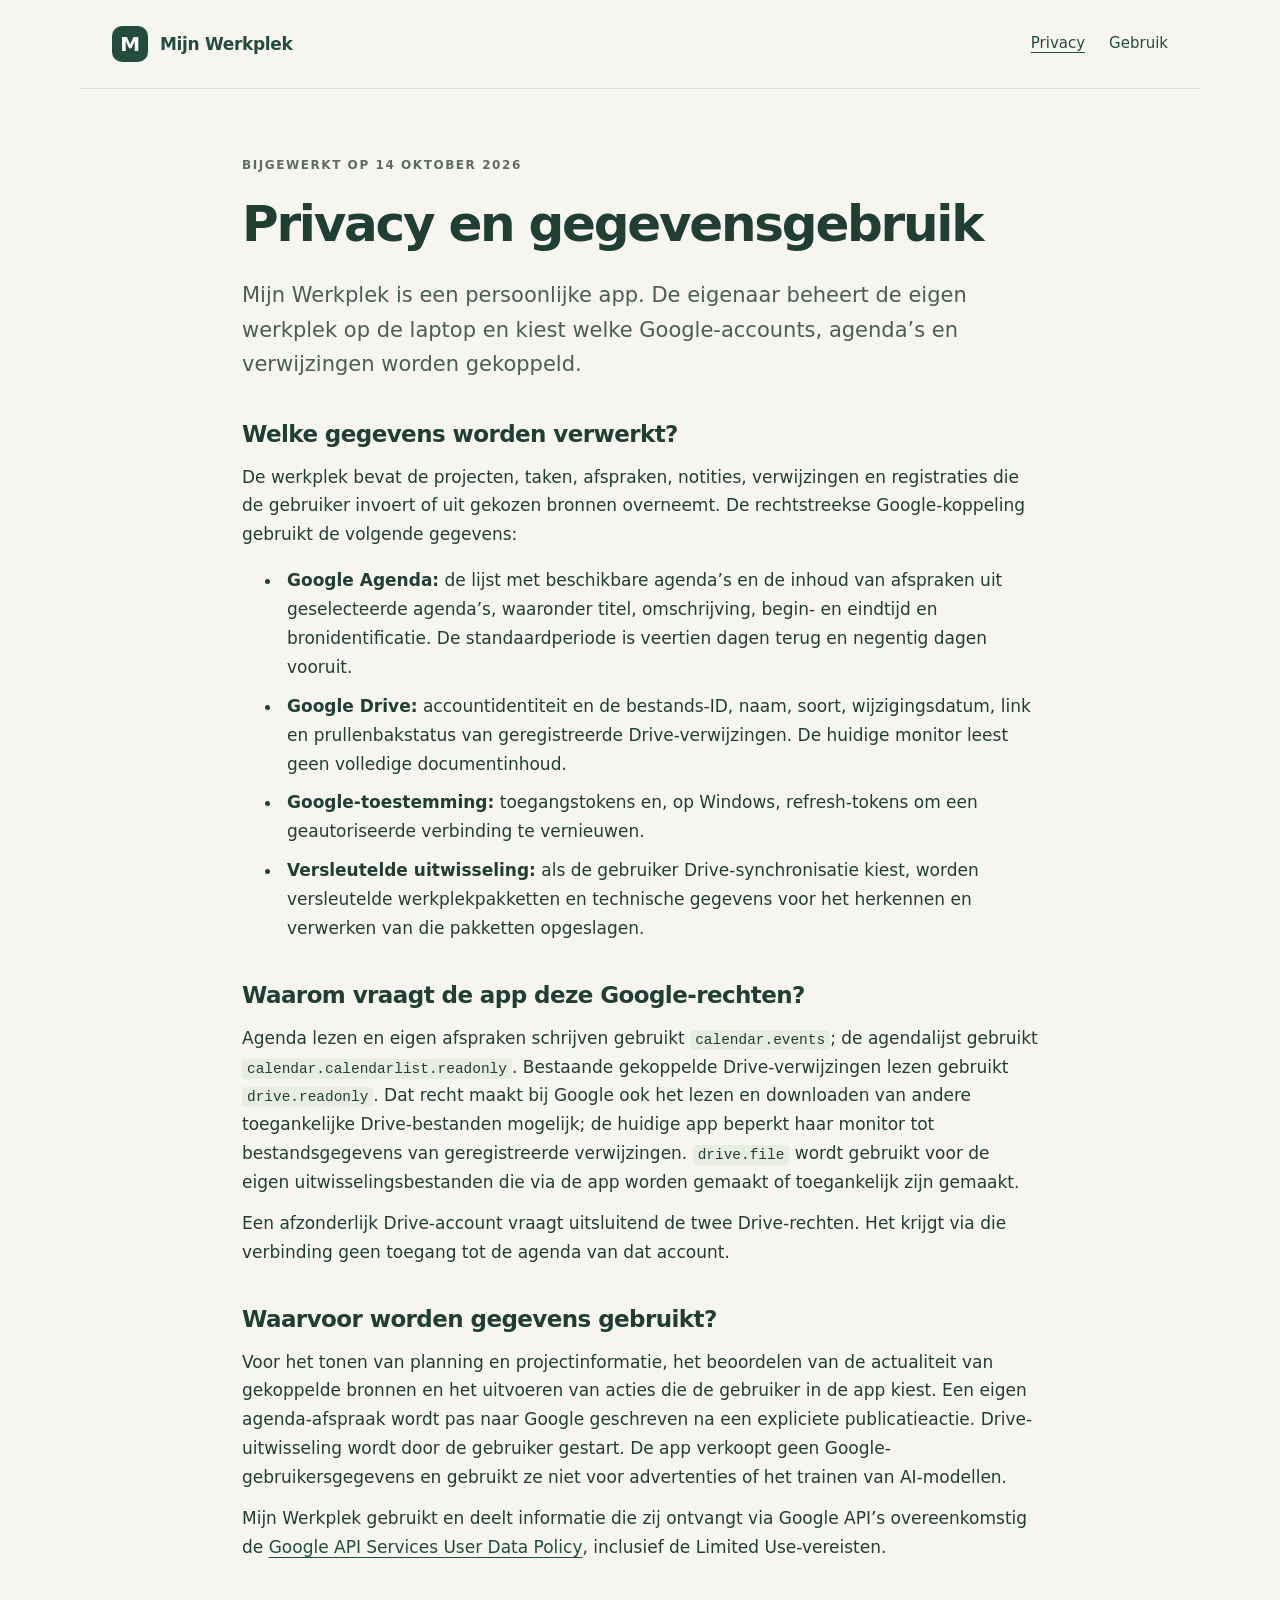
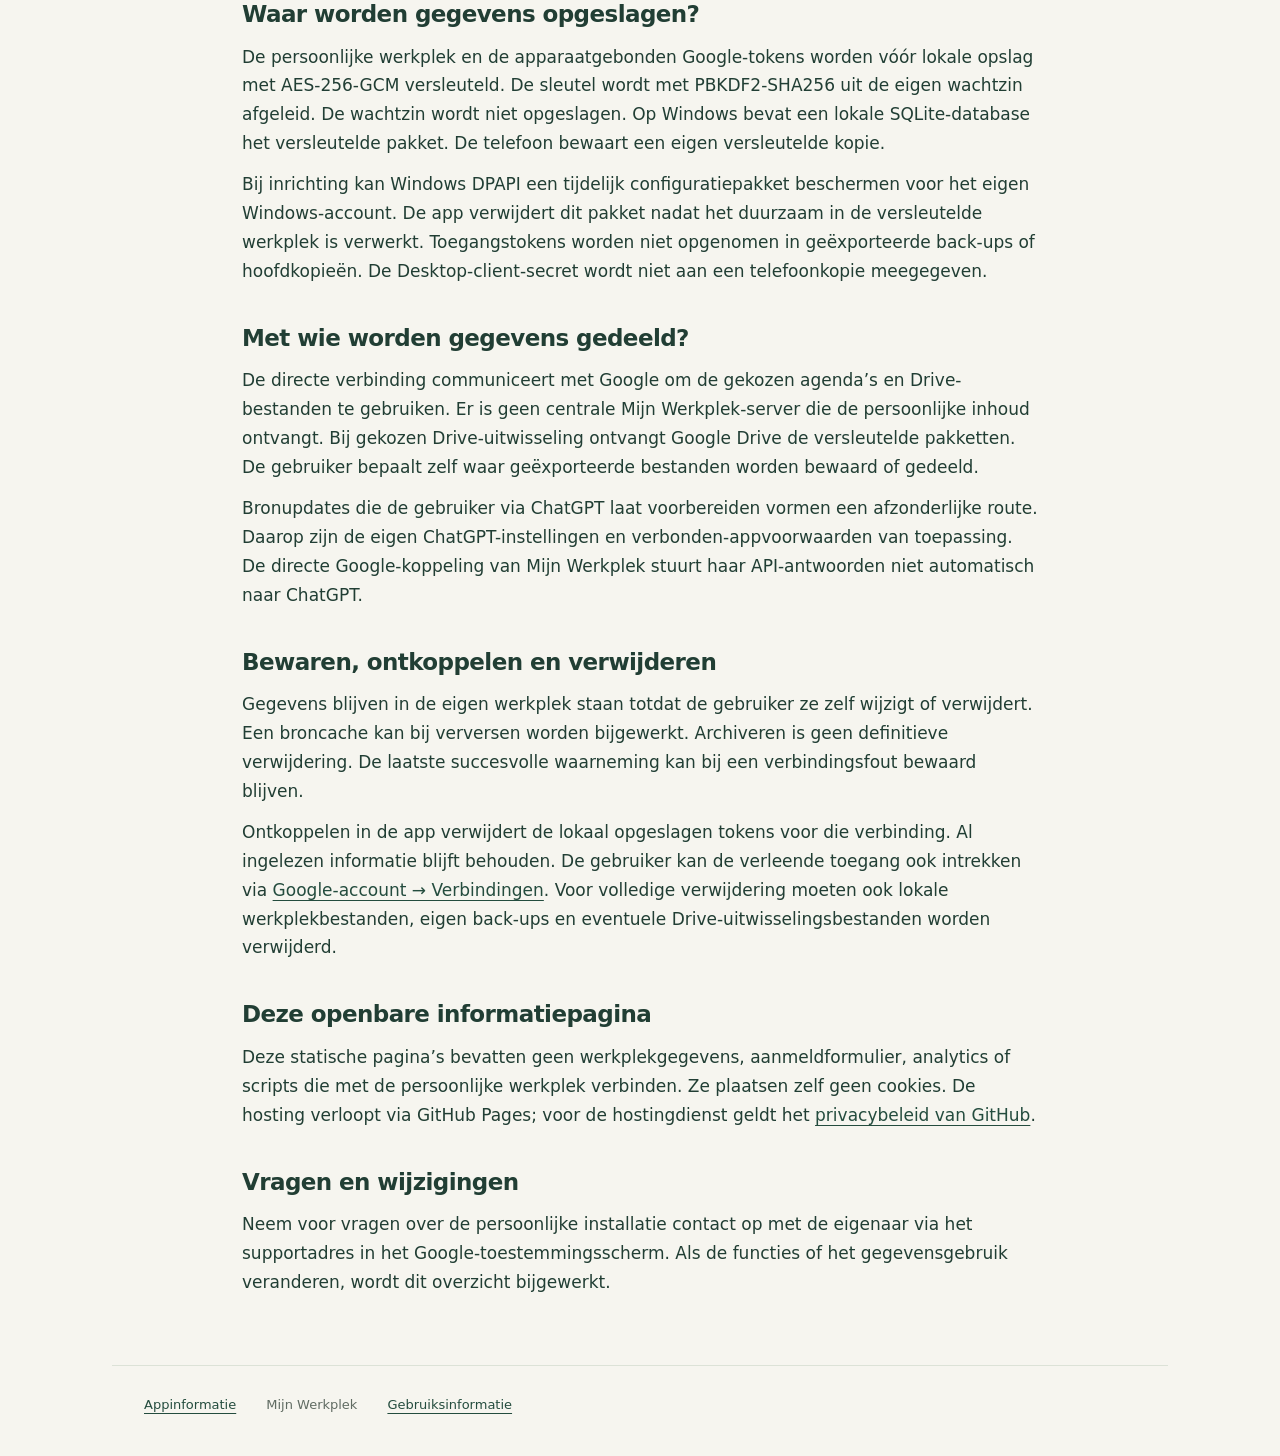
==== privacy.html @ c9d27a52 "Add Mijn Werkplek app information and privacy disclosures" ====
<!doctype html>
<html lang="nl">
<head><meta charset="utf-8"><meta name="viewport" content="width=device-width,initial-scale=1"><title>Privacy en gegevensgebruik — Mijn Werkplek</title><link rel="stylesheet" href="style.css"></head>
<body>
  <header class="bar"><a class="brand" href="./"><span class="mark" aria-hidden="true">M</span>Mijn Werkplek</a><nav aria-label="Informatie"><a href="privacy.html" aria-current="page">Privacy</a><a href="gebruik.html">Gebruik</a></nav></header>
  <main class="document"><span class="eyebrow">Bijgewerkt op 14 oktober 2026</span><h1>Privacy en gegevensgebruik</h1><p class="intro">Mijn Werkplek is een persoonlijke app. De eigenaar beheert de eigen werkplek op de laptop en kiest welke Google-accounts, agenda’s en verwijzingen worden gekoppeld.</p>
    <h2>Welke gegevens worden verwerkt?</h2><p>De werkplek bevat de projecten, taken, afspraken, notities, verwijzingen en registraties die de gebruiker invoert of uit gekozen bronnen overneemt. De rechtstreekse Google-koppeling gebruikt de volgende gegevens:</p><ul><li><strong>Google Agenda:</strong> de lijst met beschikbare agenda’s en de inhoud van afspraken uit geselecteerde agenda’s, waaronder titel, omschrijving, begin- en eindtijd en bronidentificatie. De standaardperiode is veertien dagen terug en negentig dagen vooruit.</li><li><strong>Google Drive:</strong> accountidentiteit en de bestands-ID, naam, soort, wijzigingsdatum, link en prullenbakstatus van geregistreerde Drive-verwijzingen. De huidige monitor leest geen volledige documentinhoud.</li><li><strong>Google-toestemming:</strong> toegangstokens en, op Windows, refresh-tokens om een geautoriseerde verbinding te vernieuwen.</li><li><strong>Versleutelde uitwisseling:</strong> als de gebruiker Drive-synchronisatie kiest, worden versleutelde werkplekpakketten en technische gegevens voor het herkennen en verwerken van die pakketten opgeslagen.</li></ul>
    <h2>Waarom vraagt de app deze Google-rechten?</h2><p>Agenda lezen en eigen afspraken schrijven gebruikt <code>calendar.events</code>; de agendalijst gebruikt <code>calendar.calendarlist.readonly</code>. Bestaande gekoppelde Drive-verwijzingen lezen gebruikt <code>drive.readonly</code>. Dat recht maakt bij Google ook het lezen en downloaden van andere toegankelijke Drive-bestanden mogelijk; de huidige app beperkt haar monitor tot bestandsgegevens van geregistreerde verwijzingen. <code>drive.file</code> wordt gebruikt voor de eigen uitwisselingsbestanden die via de app worden gemaakt of toegankelijk zijn gemaakt.</p><p>Een afzonderlijk Drive-account vraagt uitsluitend de twee Drive-rechten. Het krijgt via die verbinding geen toegang tot de agenda van dat account.</p>
    <h2>Waarvoor worden gegevens gebruikt?</h2><p>Voor het tonen van planning en projectinformatie, het beoordelen van de actualiteit van gekoppelde bronnen en het uitvoeren van acties die de gebruiker in de app kiest. Een eigen agenda-afspraak wordt pas naar Google geschreven na een expliciete publicatieactie. Drive-uitwisseling wordt door de gebruiker gestart. De app verkoopt geen Google-gebruikersgegevens en gebruikt ze niet voor advertenties of het trainen van AI-modellen.</p><p>Mijn Werkplek gebruikt en deelt informatie die zij ontvangt via Google API’s overeenkomstig de <a href="https://developers.google.com/terms/api-services-user-data-policy">Google API Services User Data Policy</a>, inclusief de Limited Use-vereisten.</p>
    <h2>Waar worden gegevens opgeslagen?</h2><p>De persoonlijke werkplek en de apparaatgebonden Google-tokens worden vóór lokale opslag met AES-256-GCM versleuteld. De sleutel wordt met PBKDF2-SHA256 uit de eigen wachtzin afgeleid. De wachtzin wordt niet opgeslagen. Op Windows bevat een lokale SQLite-database het versleutelde pakket. De telefoon bewaart een eigen versleutelde kopie.</p><p>Bij inrichting kan Windows DPAPI een tijdelijk configuratiepakket beschermen voor het eigen Windows-account. De app verwijdert dit pakket nadat het duurzaam in de versleutelde werkplek is verwerkt. Toegangstokens worden niet opgenomen in geëxporteerde back-ups of hoofdkopieën. De Desktop-client-secret wordt niet aan een telefoonkopie meegegeven.</p>
    <h2>Met wie worden gegevens gedeeld?</h2><p>De directe verbinding communiceert met Google om de gekozen agenda’s en Drive-bestanden te gebruiken. Er is geen centrale Mijn Werkplek-server die de persoonlijke inhoud ontvangt. Bij gekozen Drive-uitwisseling ontvangt Google Drive de versleutelde pakketten. De gebruiker bepaalt zelf waar geëxporteerde bestanden worden bewaard of gedeeld.</p><p>Bronupdates die de gebruiker via ChatGPT laat voorbereiden vormen een afzonderlijke route. Daarop zijn de eigen ChatGPT-instellingen en verbonden-appvoorwaarden van toepassing. De directe Google-koppeling van Mijn Werkplek stuurt haar API-antwoorden niet automatisch naar ChatGPT.</p>
    <h2>Bewaren, ontkoppelen en verwijderen</h2><p>Gegevens blijven in de eigen werkplek staan totdat de gebruiker ze zelf wijzigt of verwijdert. Een broncache kan bij verversen worden bijgewerkt. Archiveren is geen definitieve verwijdering. De laatste succesvolle waarneming kan bij een verbindingsfout bewaard blijven.</p><p>Ontkoppelen in de app verwijdert de lokaal opgeslagen tokens voor die verbinding. Al ingelezen informatie blijft behouden. De gebruiker kan de verleende toegang ook intrekken via <a href="https://myaccount.google.com/connections">Google-account → Verbindingen</a>. Voor volledige verwijdering moeten ook lokale werkplekbestanden, eigen back-ups en eventuele Drive-uitwisselingsbestanden worden verwijderd.</p>
    <h2>Deze openbare informatiepagina</h2><p>Deze statische pagina’s bevatten geen werkplekgegevens, aanmeldformulier, analytics of scripts die met de persoonlijke werkplek verbinden. Ze plaatsen zelf geen cookies. De hosting verloopt via GitHub Pages; voor de hostingdienst geldt het <a href="https://docs.github.com/en/site-policy/privacy-policies/github-general-privacy-statement">privacybeleid van GitHub</a>.</p>
    <h2>Vragen en wijzigingen</h2><p>Neem voor vragen over de persoonlijke installatie contact op met de eigenaar via het supportadres in het Google-toestemmingsscherm. Als de functies of het gegevensgebruik veranderen, wordt dit overzicht bijgewerkt.</p>
  </main>
  <footer><a href="./">Appinformatie</a><span>Mijn Werkplek</span><a href="gebruik.html">Gebruiksinformatie</a></footer>
</body></html>
---- style.css ----
:root{color-scheme:light;--paper:#f6f5ef;--ink:#213e34;--muted:#606b62;--line:#dce2d7;--green:#244c3e;--white:#fffef9}*{box-sizing:border-box}body{margin:0;background:var(--paper);color:var(--ink);font:17px/1.7 system-ui,-apple-system,BlinkMacSystemFont,"Segoe UI",sans-serif}a{color:var(--green);text-underline-offset:4px}a:focus-visible{outline:3px solid #ae773e;outline-offset:5px;border-radius:3px}.bar{max-width:1120px;margin:auto;padding:26px 32px;display:flex;align-items:center;justify-content:space-between;gap:24px;border-bottom:1px solid var(--line)}.brand{display:flex;align-items:center;gap:12px;text-decoration:none;font-weight:750;letter-spacing:-.02em}.mark{display:grid;place-items:center;width:36px;height:36px;border-radius:10px;background:var(--green);color:white;font-size:20px}.bar nav{display:flex;gap:24px;font-size:15px}.bar nav a{text-decoration:none}.bar nav a[aria-current]{text-decoration:underline}main{max-width:1056px;margin:auto;padding:0 32px}.hero{padding:76px 0 62px;max-width:840px}.eyebrow{text-transform:uppercase;letter-spacing:.13em;font-size:12px;font-weight:750;color:var(--muted)}h1{font-size:clamp(35px,5.2vw,62px);line-height:1.12;letter-spacing:-.045em;margin:18px 0 26px;font-weight:730}h2{font-size:27px;line-height:1.25;letter-spacing:-.025em;margin:0 0 22px}h3{font-size:20px;line-height:1.3;margin:0 0 12px}.intro{font-size:21px;line-height:1.65;max-width:770px;color:#4b5e52}.notice{border-left:3px solid #a9ba9d;padding-left:20px;color:var(--muted);font-size:15px;max-width:690px}.cards{display:grid;grid-template-columns:repeat(3,1fr);gap:18px}.cards article{background:var(--white);padding:26px;border:1px solid var(--line);border-radius:14px}.cards p{font-size:16px;color:var(--muted);margin:0}.panel{margin:60px 0;padding:40px;background:#eaf0e4;border:1px solid #d4dfca;border-radius:18px}.panel h2{margin-top:12px}.panel p:last-child{margin-bottom:0}li{padding-left:5px;margin:10px 0}.columns{display:grid;grid-template-columns:1fr 1fr;gap:42px;margin:0 0 64px}.columns p{color:var(--muted);font-size:16px}footer{max-width:1056px;margin:0 auto;padding:28px 32px 40px;display:flex;flex-wrap:wrap;gap:16px 30px;border-top:1px solid var(--line);font-size:13px;color:var(--muted)}.document{max-width:860px;padding-top:60px;padding-bottom:56px}.document h1{font-size:clamp(34px,5vw,50px)}.document h2{margin-top:38px;margin-bottom:14px;font-size:23px}.document p{margin:12px 0}.document code{font-size:.85em;overflow-wrap:anywhere;background:#e8ede2;padding:2px 5px;border-radius:4px}@media(max-width:700px){.bar{padding:20px;gap:18px}.bar nav{gap:15px;font-size:14px}main{padding:0 22px}.hero{padding:48px 0}.intro{font-size:19px}.cards,.columns{grid-template-columns:1fr}.panel{margin:38px 0;padding:25px}.columns{gap:18px;margin-bottom:40px}.document{padding-top:42px;padding-bottom:40px}footer{padding:24px 22px}.brand{font-size:16px}.mark{width:32px;height:32px}}
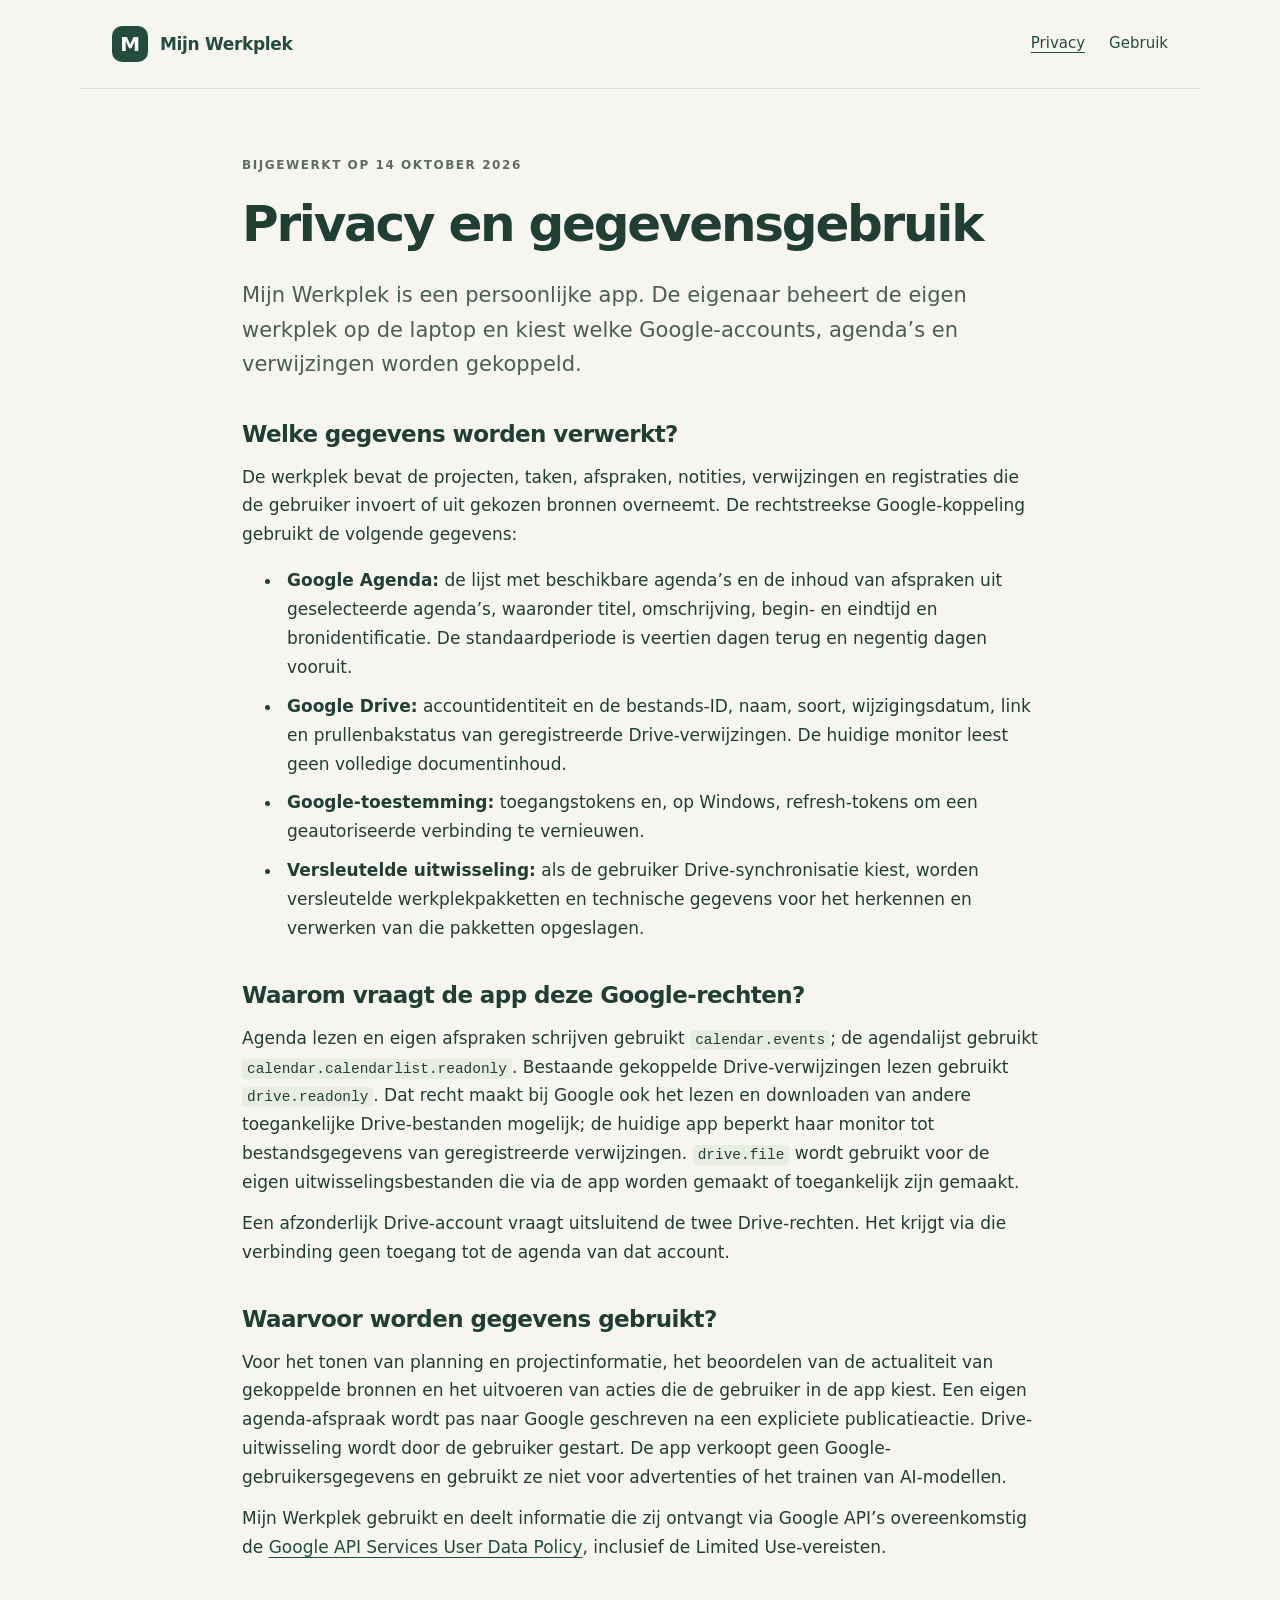
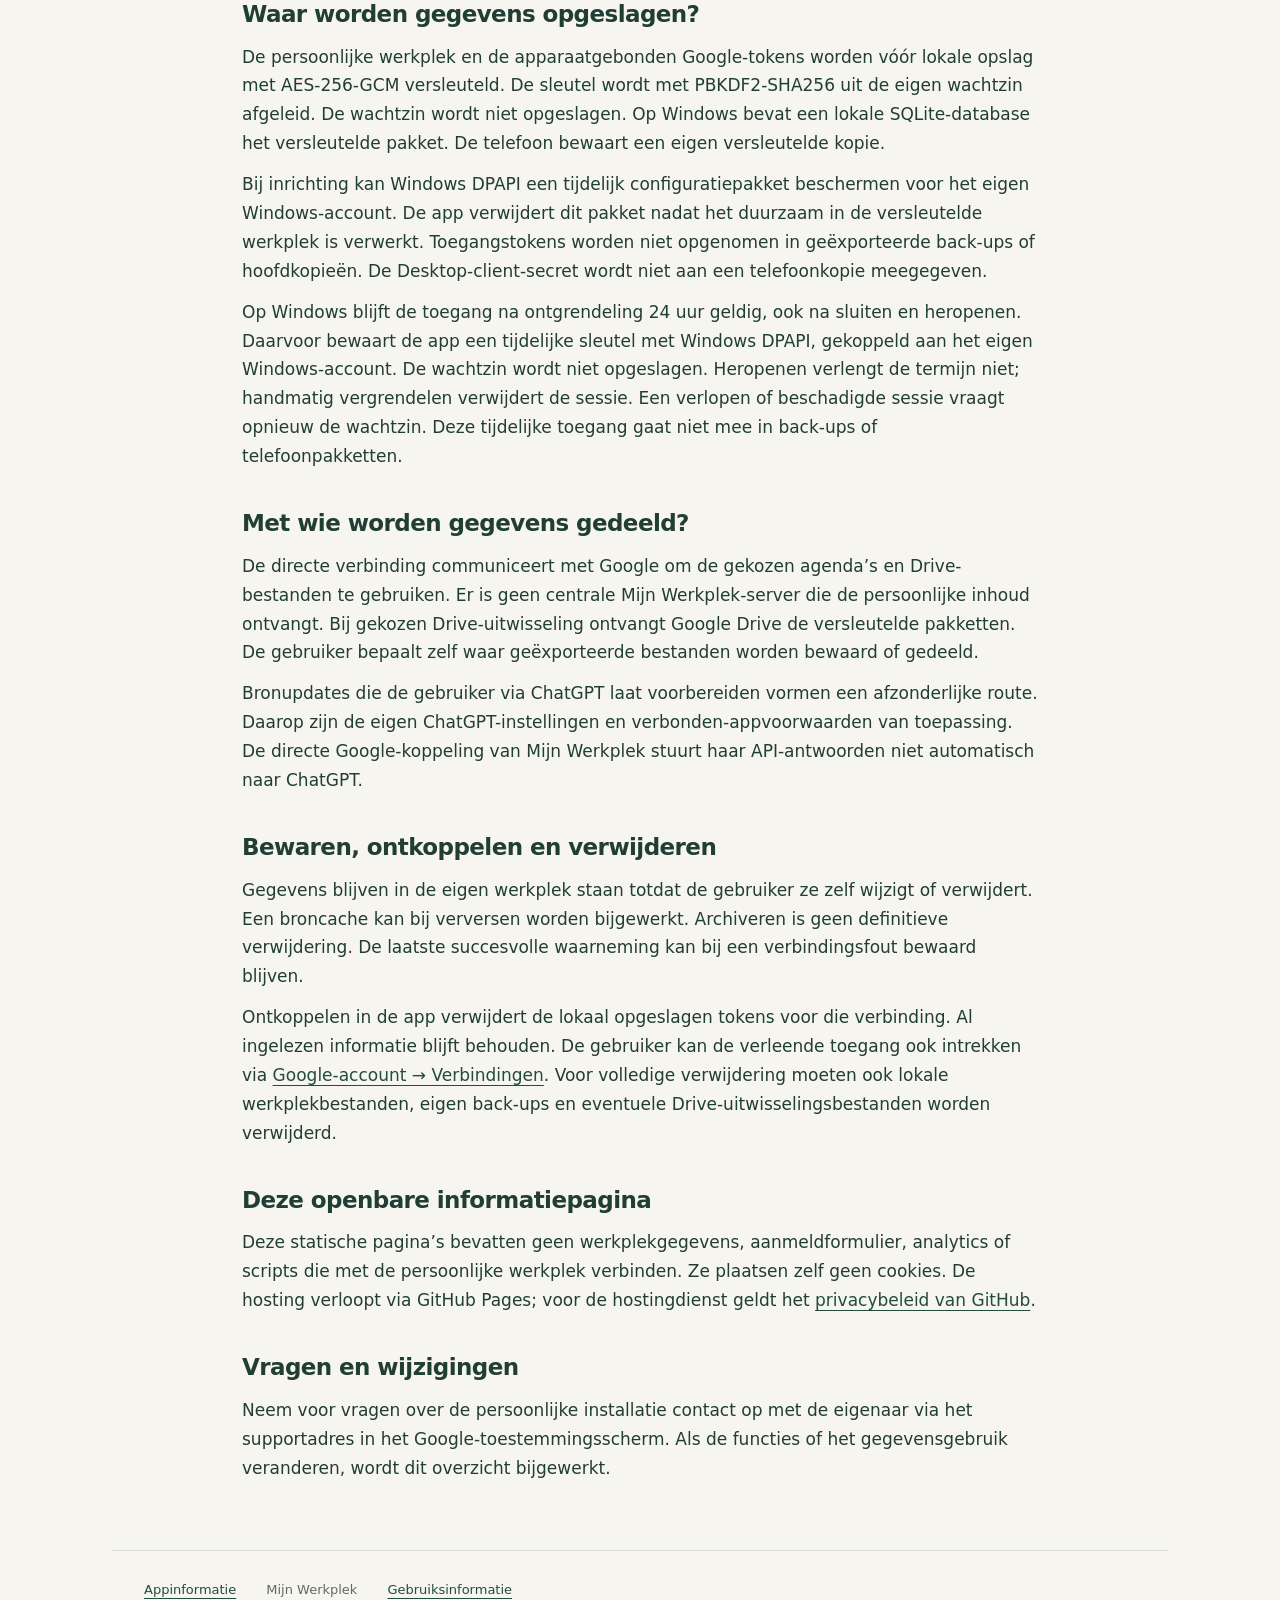
==== commit 4740e546: "Beschrijf beschermde Windows-toegang voor 24 uur" ====
--- a/privacy.html
+++ b/privacy.html
@@ -8,6 +8,7 @@
     <h2>Waarom vraagt de app deze Google-rechten?</h2><p>Agenda lezen en eigen afspraken schrijven gebruikt <code>calendar.events</code>; de agendalijst gebruikt <code>calendar.calendarlist.readonly</code>. Bestaande gekoppelde Drive-verwijzingen lezen gebruikt <code>drive.readonly</code>. Dat recht maakt bij Google ook het lezen en downloaden van andere toegankelijke Drive-bestanden mogelijk; de huidige app beperkt haar monitor tot bestandsgegevens van geregistreerde verwijzingen. <code>drive.file</code> wordt gebruikt voor de eigen uitwisselingsbestanden die via de app worden gemaakt of toegankelijk zijn gemaakt.</p><p>Een afzonderlijk Drive-account vraagt uitsluitend de twee Drive-rechten. Het krijgt via die verbinding geen toegang tot de agenda van dat account.</p>
     <h2>Waarvoor worden gegevens gebruikt?</h2><p>Voor het tonen van planning en projectinformatie, het beoordelen van de actualiteit van gekoppelde bronnen en het uitvoeren van acties die de gebruiker in de app kiest. Een eigen agenda-afspraak wordt pas naar Google geschreven na een expliciete publicatieactie. Drive-uitwisseling wordt door de gebruiker gestart. De app verkoopt geen Google-gebruikersgegevens en gebruikt ze niet voor advertenties of het trainen van AI-modellen.</p><p>Mijn Werkplek gebruikt en deelt informatie die zij ontvangt via Google API’s overeenkomstig de <a href="https://developers.google.com/terms/api-services-user-data-policy">Google API Services User Data Policy</a>, inclusief de Limited Use-vereisten.</p>
     <h2>Waar worden gegevens opgeslagen?</h2><p>De persoonlijke werkplek en de apparaatgebonden Google-tokens worden vóór lokale opslag met AES-256-GCM versleuteld. De sleutel wordt met PBKDF2-SHA256 uit de eigen wachtzin afgeleid. De wachtzin wordt niet opgeslagen. Op Windows bevat een lokale SQLite-database het versleutelde pakket. De telefoon bewaart een eigen versleutelde kopie.</p><p>Bij inrichting kan Windows DPAPI een tijdelijk configuratiepakket beschermen voor het eigen Windows-account. De app verwijdert dit pakket nadat het duurzaam in de versleutelde werkplek is verwerkt. Toegangstokens worden niet opgenomen in geëxporteerde back-ups of hoofdkopieën. De Desktop-client-secret wordt niet aan een telefoonkopie meegegeven.</p>
+    <p>Op Windows blijft de toegang na ontgrendeling 24 uur geldig, ook na sluiten en heropenen. Daarvoor bewaart de app een tijdelijke sleutel met Windows DPAPI, gekoppeld aan het eigen Windows-account. De wachtzin wordt niet opgeslagen. Heropenen verlengt de termijn niet; handmatig vergrendelen verwijdert de sessie. Een verlopen of beschadigde sessie vraagt opnieuw de wachtzin. Deze tijdelijke toegang gaat niet mee in back-ups of telefoonpakketten.</p>
     <h2>Met wie worden gegevens gedeeld?</h2><p>De directe verbinding communiceert met Google om de gekozen agenda’s en Drive-bestanden te gebruiken. Er is geen centrale Mijn Werkplek-server die de persoonlijke inhoud ontvangt. Bij gekozen Drive-uitwisseling ontvangt Google Drive de versleutelde pakketten. De gebruiker bepaalt zelf waar geëxporteerde bestanden worden bewaard of gedeeld.</p><p>Bronupdates die de gebruiker via ChatGPT laat voorbereiden vormen een afzonderlijke route. Daarop zijn de eigen ChatGPT-instellingen en verbonden-appvoorwaarden van toepassing. De directe Google-koppeling van Mijn Werkplek stuurt haar API-antwoorden niet automatisch naar ChatGPT.</p>
     <h2>Bewaren, ontkoppelen en verwijderen</h2><p>Gegevens blijven in de eigen werkplek staan totdat de gebruiker ze zelf wijzigt of verwijdert. Een broncache kan bij verversen worden bijgewerkt. Archiveren is geen definitieve verwijdering. De laatste succesvolle waarneming kan bij een verbindingsfout bewaard blijven.</p><p>Ontkoppelen in de app verwijdert de lokaal opgeslagen tokens voor die verbinding. Al ingelezen informatie blijft behouden. De gebruiker kan de verleende toegang ook intrekken via <a href="https://myaccount.google.com/connections">Google-account → Verbindingen</a>. Voor volledige verwijdering moeten ook lokale werkplekbestanden, eigen back-ups en eventuele Drive-uitwisselingsbestanden worden verwijderd.</p>
     <h2>Deze openbare informatiepagina</h2><p>Deze statische pagina’s bevatten geen werkplekgegevens, aanmeldformulier, analytics of scripts die met de persoonlijke werkplek verbinden. Ze plaatsen zelf geen cookies. De hosting verloopt via GitHub Pages; voor de hostingdienst geldt het <a href="https://docs.github.com/en/site-policy/privacy-policies/github-general-privacy-statement">privacybeleid van GitHub</a>.</p>
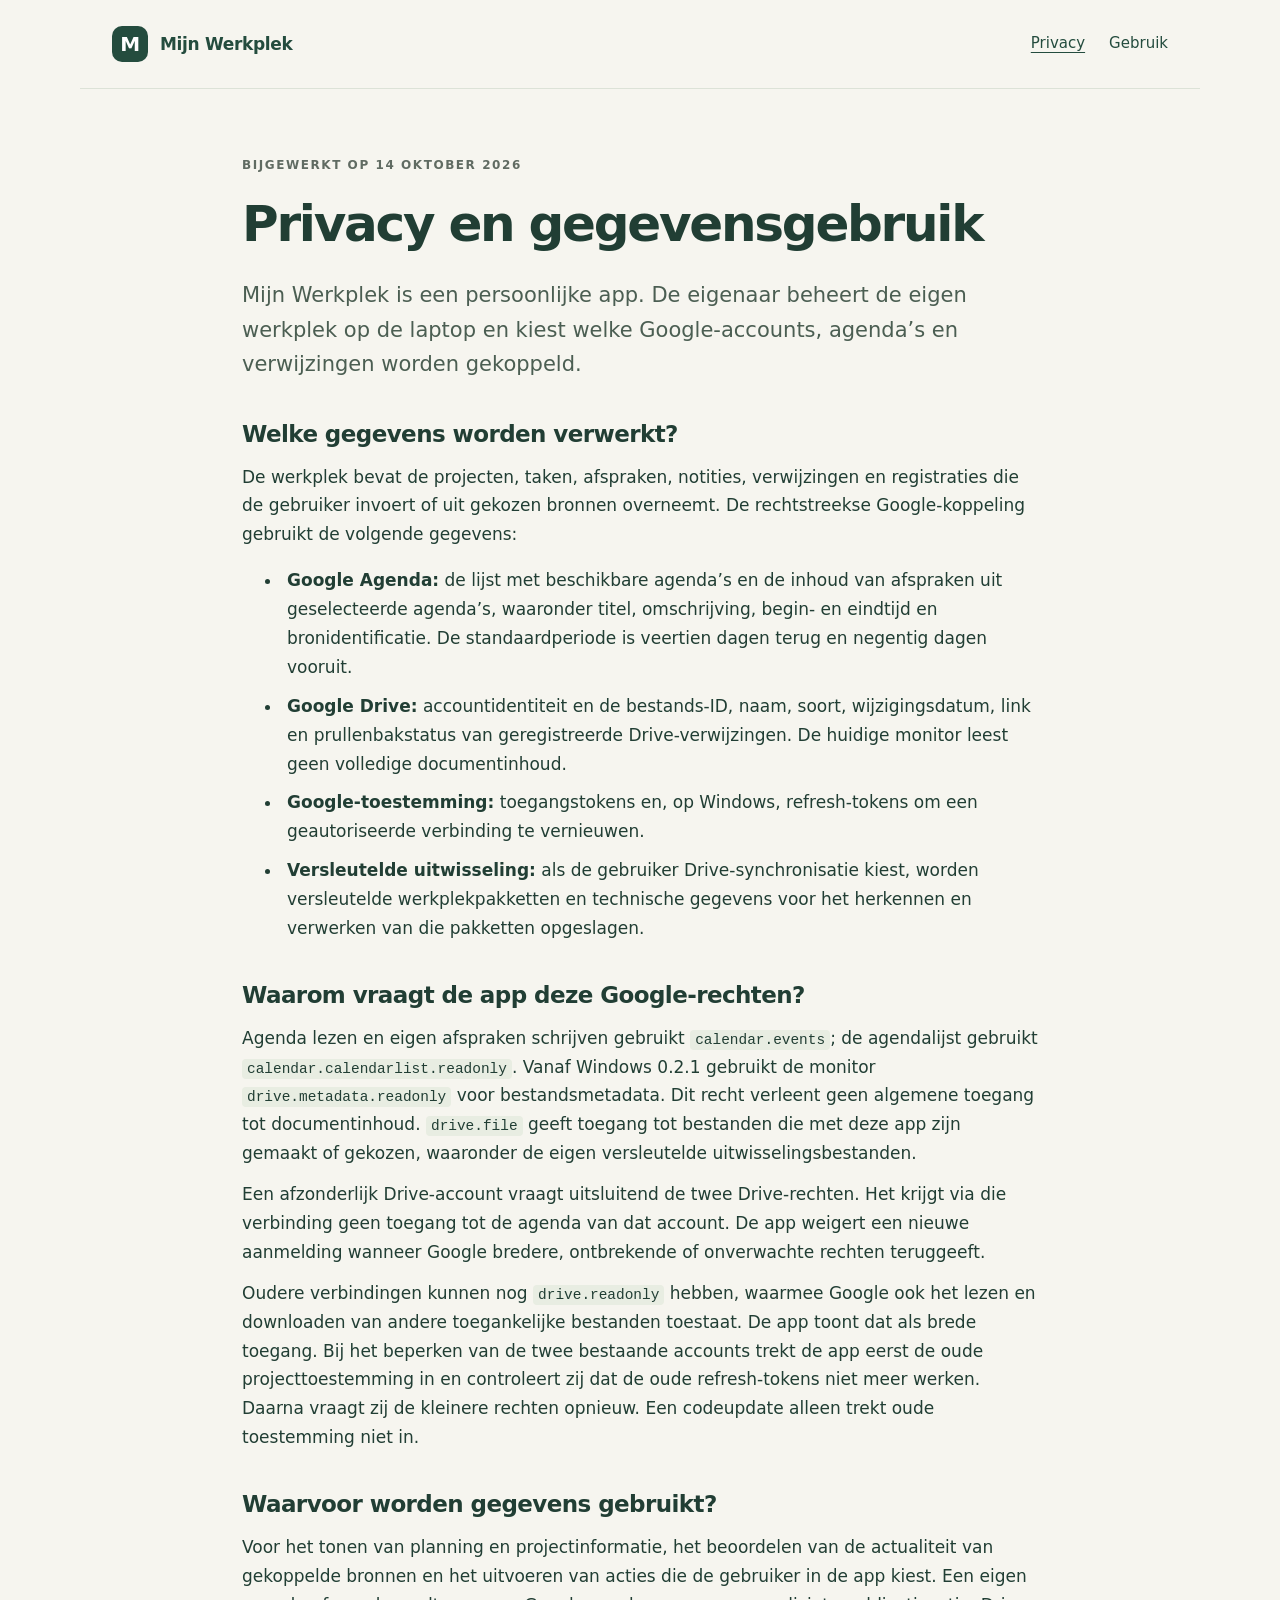
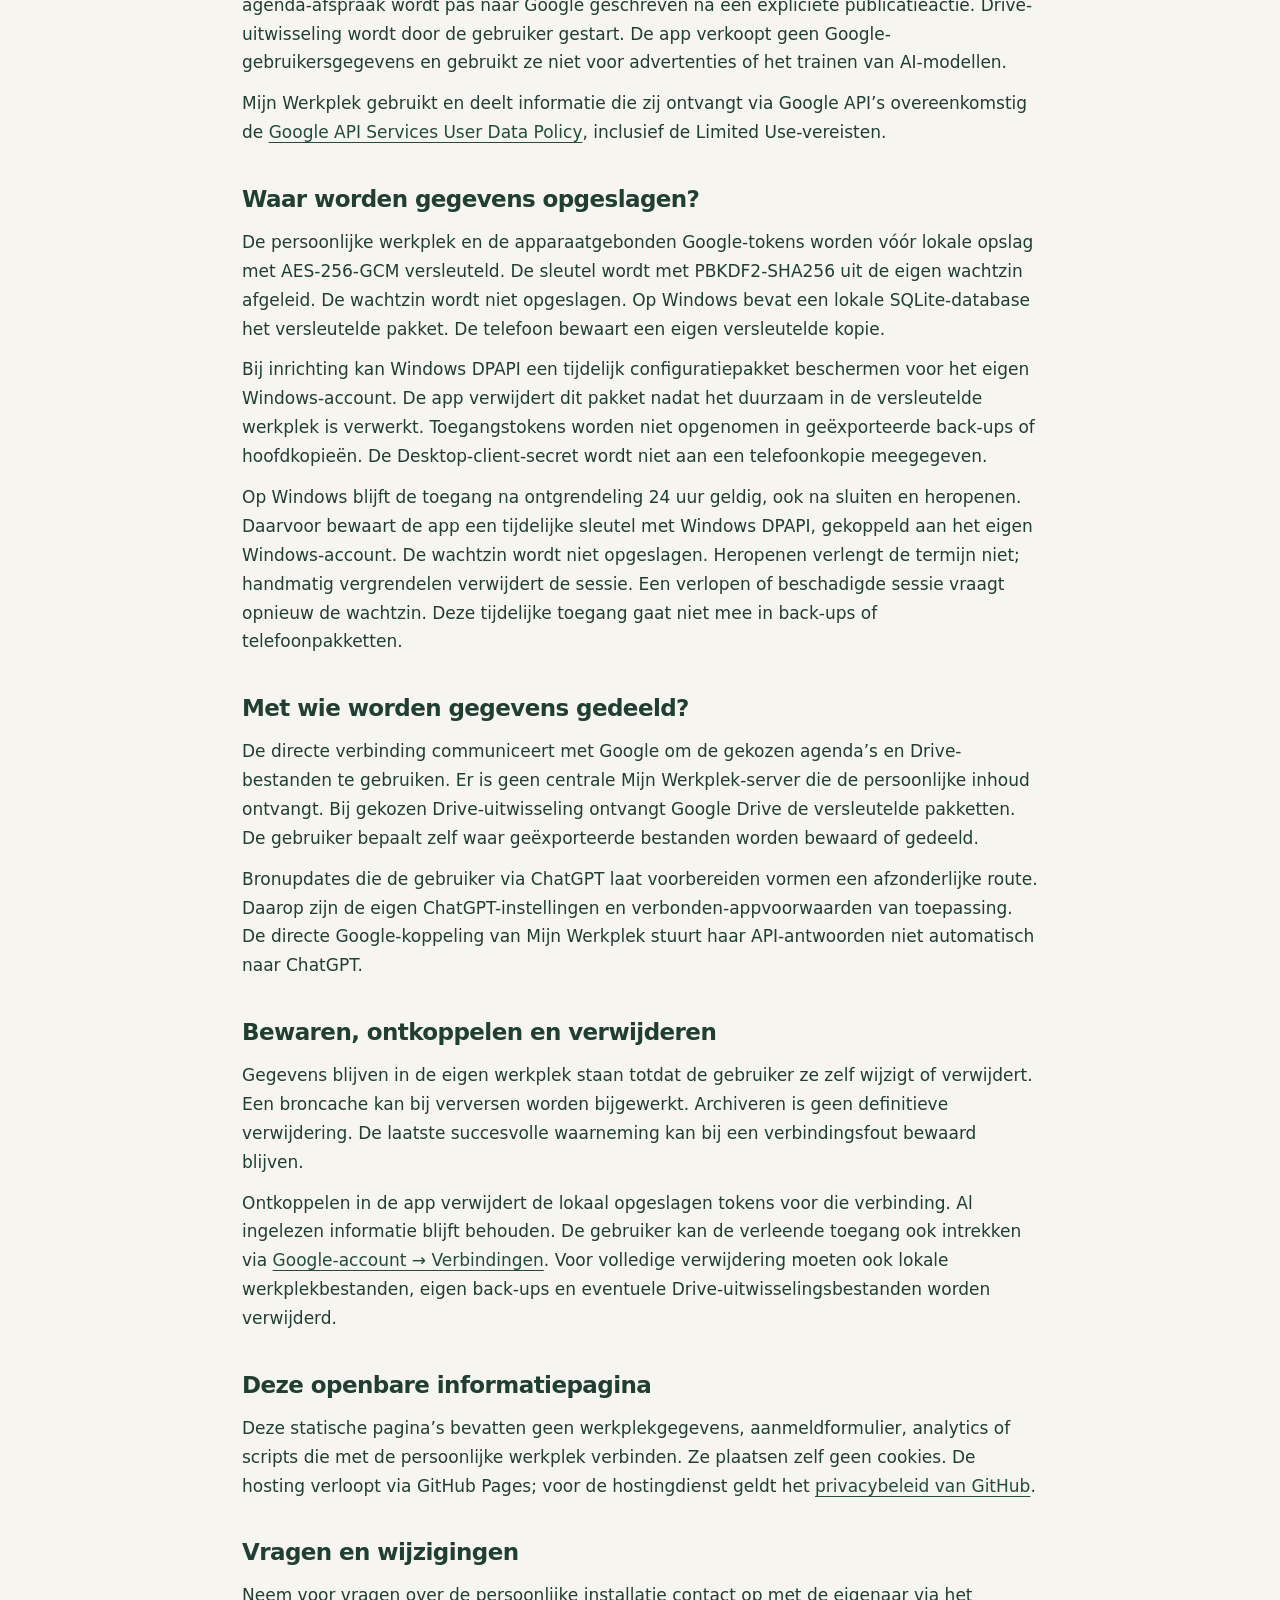
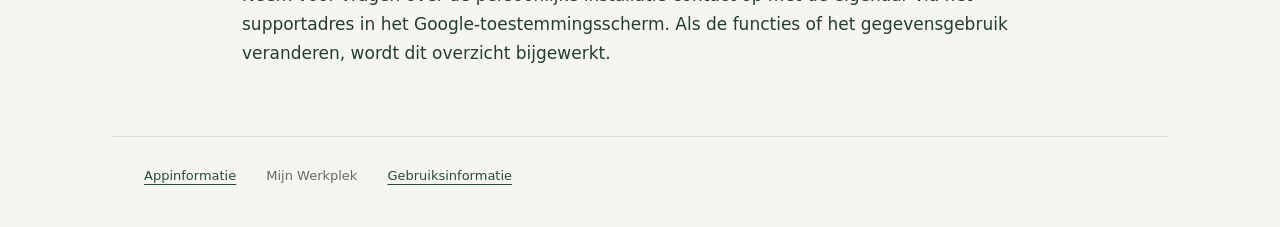
==== commit d193a6c9: "Document metadata-only Drive permissions and revocation" ====
--- a/privacy.html
+++ b/privacy.html
@@ -5,7 +5,7 @@
   <header class="bar"><a class="brand" href="./"><span class="mark" aria-hidden="true">M</span>Mijn Werkplek</a><nav aria-label="Informatie"><a href="privacy.html" aria-current="page">Privacy</a><a href="gebruik.html">Gebruik</a></nav></header>
   <main class="document"><span class="eyebrow">Bijgewerkt op 14 oktober 2026</span><h1>Privacy en gegevensgebruik</h1><p class="intro">Mijn Werkplek is een persoonlijke app. De eigenaar beheert de eigen werkplek op de laptop en kiest welke Google-accounts, agenda’s en verwijzingen worden gekoppeld.</p>
     <h2>Welke gegevens worden verwerkt?</h2><p>De werkplek bevat de projecten, taken, afspraken, notities, verwijzingen en registraties die de gebruiker invoert of uit gekozen bronnen overneemt. De rechtstreekse Google-koppeling gebruikt de volgende gegevens:</p><ul><li><strong>Google Agenda:</strong> de lijst met beschikbare agenda’s en de inhoud van afspraken uit geselecteerde agenda’s, waaronder titel, omschrijving, begin- en eindtijd en bronidentificatie. De standaardperiode is veertien dagen terug en negentig dagen vooruit.</li><li><strong>Google Drive:</strong> accountidentiteit en de bestands-ID, naam, soort, wijzigingsdatum, link en prullenbakstatus van geregistreerde Drive-verwijzingen. De huidige monitor leest geen volledige documentinhoud.</li><li><strong>Google-toestemming:</strong> toegangstokens en, op Windows, refresh-tokens om een geautoriseerde verbinding te vernieuwen.</li><li><strong>Versleutelde uitwisseling:</strong> als de gebruiker Drive-synchronisatie kiest, worden versleutelde werkplekpakketten en technische gegevens voor het herkennen en verwerken van die pakketten opgeslagen.</li></ul>
-    <h2>Waarom vraagt de app deze Google-rechten?</h2><p>Agenda lezen en eigen afspraken schrijven gebruikt <code>calendar.events</code>; de agendalijst gebruikt <code>calendar.calendarlist.readonly</code>. Bestaande gekoppelde Drive-verwijzingen lezen gebruikt <code>drive.readonly</code>. Dat recht maakt bij Google ook het lezen en downloaden van andere toegankelijke Drive-bestanden mogelijk; de huidige app beperkt haar monitor tot bestandsgegevens van geregistreerde verwijzingen. <code>drive.file</code> wordt gebruikt voor de eigen uitwisselingsbestanden die via de app worden gemaakt of toegankelijk zijn gemaakt.</p><p>Een afzonderlijk Drive-account vraagt uitsluitend de twee Drive-rechten. Het krijgt via die verbinding geen toegang tot de agenda van dat account.</p>
+    <h2>Waarom vraagt de app deze Google-rechten?</h2><p>Agenda lezen en eigen afspraken schrijven gebruikt <code>calendar.events</code>; de agendalijst gebruikt <code>calendar.calendarlist.readonly</code>. Vanaf Windows 0.2.1 gebruikt de monitor <code>drive.metadata.readonly</code> voor bestandsmetadata. Dit recht verleent geen algemene toegang tot documentinhoud. <code>drive.file</code> geeft toegang tot bestanden die met deze app zijn gemaakt of gekozen, waaronder de eigen versleutelde uitwisselingsbestanden.</p><p>Een afzonderlijk Drive-account vraagt uitsluitend de twee Drive-rechten. Het krijgt via die verbinding geen toegang tot de agenda van dat account. De app weigert een nieuwe aanmelding wanneer Google bredere, ontbrekende of onverwachte rechten teruggeeft.</p><p>Oudere verbindingen kunnen nog <code>drive.readonly</code> hebben, waarmee Google ook het lezen en downloaden van andere toegankelijke bestanden toestaat. De app toont dat als brede toegang. Bij het beperken van de twee bestaande accounts trekt de app eerst de oude projecttoestemming in en controleert zij dat de oude refresh-tokens niet meer werken. Daarna vraagt zij de kleinere rechten opnieuw. Een codeupdate alleen trekt oude toestemming niet in.</p>
     <h2>Waarvoor worden gegevens gebruikt?</h2><p>Voor het tonen van planning en projectinformatie, het beoordelen van de actualiteit van gekoppelde bronnen en het uitvoeren van acties die de gebruiker in de app kiest. Een eigen agenda-afspraak wordt pas naar Google geschreven na een expliciete publicatieactie. Drive-uitwisseling wordt door de gebruiker gestart. De app verkoopt geen Google-gebruikersgegevens en gebruikt ze niet voor advertenties of het trainen van AI-modellen.</p><p>Mijn Werkplek gebruikt en deelt informatie die zij ontvangt via Google API’s overeenkomstig de <a href="https://developers.google.com/terms/api-services-user-data-policy">Google API Services User Data Policy</a>, inclusief de Limited Use-vereisten.</p>
     <h2>Waar worden gegevens opgeslagen?</h2><p>De persoonlijke werkplek en de apparaatgebonden Google-tokens worden vóór lokale opslag met AES-256-GCM versleuteld. De sleutel wordt met PBKDF2-SHA256 uit de eigen wachtzin afgeleid. De wachtzin wordt niet opgeslagen. Op Windows bevat een lokale SQLite-database het versleutelde pakket. De telefoon bewaart een eigen versleutelde kopie.</p><p>Bij inrichting kan Windows DPAPI een tijdelijk configuratiepakket beschermen voor het eigen Windows-account. De app verwijdert dit pakket nadat het duurzaam in de versleutelde werkplek is verwerkt. Toegangstokens worden niet opgenomen in geëxporteerde back-ups of hoofdkopieën. De Desktop-client-secret wordt niet aan een telefoonkopie meegegeven.</p>
     <p>Op Windows blijft de toegang na ontgrendeling 24 uur geldig, ook na sluiten en heropenen. Daarvoor bewaart de app een tijdelijke sleutel met Windows DPAPI, gekoppeld aan het eigen Windows-account. De wachtzin wordt niet opgeslagen. Heropenen verlengt de termijn niet; handmatig vergrendelen verwijdert de sessie. Een verlopen of beschadigde sessie vraagt opnieuw de wachtzin. Deze tijdelijke toegang gaat niet mee in back-ups of telefoonpakketten.</p>
